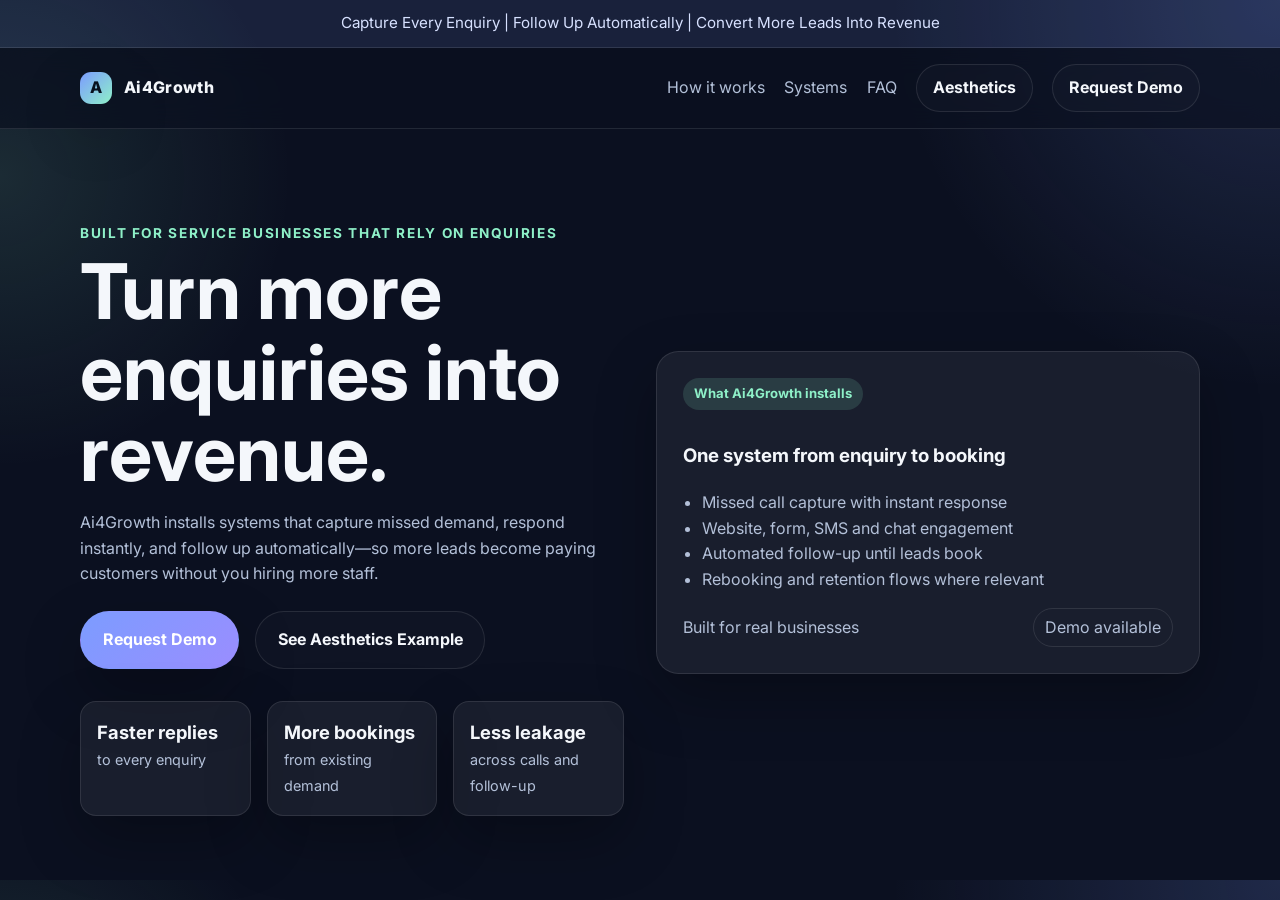
==== index.html @ de131462 "Update index.html" ====
<!DOCTYPE html>
<html lang="en">
<head>
  <meta charset="UTF-8" />
  <meta name="viewport" content="width=device-width, initial-scale=1.0" />
  <title>Ai4Growth — Turn More Enquiries Into Revenue</title>
  <meta name="description" content="Ai4Growth installs systems that capture every enquiry, follow up automatically, and convert more leads into revenue." />
  <link rel="preconnect" href="https://fonts.googleapis.com">
  <link rel="preconnect" href="https://fonts.gstatic.com" crossorigin>
  <link href="https://fonts.googleapis.com/css2?family=Inter:wght@400;500;600;700;800&display=swap" rel="stylesheet">
  <link rel="stylesheet" href="styles.css" />
</head>
<body>
  <div class="announcement">Capture Every Enquiry | Follow Up Automatically | Convert More Leads Into Revenue</div>

  <header class="site-header">
    <div class="container nav">
      <div class="brand">
        <div class="brand-mark">A</div>
        <span>Ai4Growth</span>
      </div>
      <nav>
        <a href="#how-it-works">How it works</a>
        <a href="#systems">Systems</a>
        <a href="#faq">FAQ</a>
        <a href="aesthetics.html" class="btn btn-small btn-outline">Aesthetics</a>
        <a href="#demo" class="btn btn-small btn-outline">Request Demo</a>
      </nav>
    </div>
  </header>

  <main>
    <section class="hero">
      <div class="container hero-grid">
        <div class="hero-copy">
          <p class="eyebrow">Built for service businesses that rely on enquiries</p>
          <h1>Turn more enquiries into revenue.</h1>
          <p class="subcopy">Ai4Growth installs systems that capture missed demand, respond instantly, and follow up automatically—so more leads become paying customers without you hiring more staff.</p>
          <div class="hero-actions">
            <a href="#demo" class="btn btn-primary">Request Demo</a>
            <a href="aesthetics.html" class="btn btn-secondary">See Aesthetics Example</a>
          </div>
          <div class="stats">
            <div><strong>Faster replies</strong><span>to every enquiry</span></div>
            <div><strong>More bookings</strong><span>from existing demand</span></div>
            <div><strong>Less leakage</strong><span>across calls and follow-up</span></div>
          </div>
        </div>

        <div class="hero-card">
          <div class="mini-card-label">What Ai4Growth installs</div>
          <h3>One system from enquiry to booking</h3>
          <ul>
            <li>Missed call capture with instant response</li>
            <li>Website, form, SMS and chat engagement</li>
            <li>Automated follow-up until leads book</li>
            <li>Rebooking and retention flows where relevant</li>
          </ul>
          <div class="hero-card-footer">
            <span>Built for real businesses</span>
            <span class="pill">Demo available</span>
          </div>
        </div>
      </
---- styles.css ----
:root {
  --bg: #0b1020;
  --bg-soft: #10182d;
  --surface: rgba(255, 255, 255, 0.06);
  --surface-strong: rgba(255, 255, 255, 0.1);
  --text: #f4f7fb;
  --muted: #b3c0d8;
  --line: rgba(255, 255, 255, 0.1);
  --accent: #7c9cff;
  --accent-2: #8ef0c8;
  --shadow: 0 24px 60px rgba(0, 0, 0, 0.28);
}

* { box-sizing: border-box; }
html { scroll-behavior: smooth; }
body {
  margin: 0;
  font-family: 'Inter', system-ui, sans-serif;
  background:
    radial-gradient(circle at top right, rgba(124, 156, 255, 0.18), transparent 25%),
    radial-gradient(circle at left 20%, rgba(142, 240, 200, 0.12), transparent 20%),
    var(--bg);
  color: var(--text);
  line-height: 1.6;
}

a { color: inherit; text-decoration: none; }
img { max-width: 100%; }
.container { width: min(1120px, calc(100% - 2rem)); margin: 0 auto; }
.announcement {
  text-align: center;
  padding: 0.7rem 1rem;
  background: rgba(124, 156, 255, 0.12);
  color: #d7e1ff;
  font-size: 0.95rem;
  border-bottom: 1px solid var(--line);
}
.site-header {
  position: sticky;
  top: 0;
  backdrop-filter: blur(14px);
  background: rgba(11, 16, 32, 0.7);
  border-bottom: 1px solid var(--line);
  z-index: 10;
}
.nav {
  display: flex;
  align-items: center;
  justify-content: space-between;
  padding: 1rem 0;
}
.brand {
  display: flex;
  align-items: center;
  gap: 0.75rem;
  font-weight: 800;
  letter-spacing: 0.02em;
}
.brand-mark {
  width: 2rem;
  height: 2rem;
  display: grid;
  place-items: center;
  border-radius: 0.7rem;
  background: linear-gradient(135deg, var(--accent), var(--accent-2));
  color: #08111f;
  box-shadow: var(--shadow);
}
nav {
  display: flex;
  align-items: center;
  gap: 1.2rem;
  flex-wrap: wrap;
}
nav a { color: var(--muted); }
nav a:hover { color: var(--text); }
.hero {
  padding: 5rem 0 4rem;
}
.hero-grid,
.section-grid,
.testimonial-grid,
.pricing-box,
.waitlist-box {
  display: grid;
  grid-template-columns: repeat(2, minmax(0, 1fr));
  gap: 2rem;
  align-items: center;
}
.eyebrow {
  text-transform: uppercase;
  letter-spacing: 0.12em;
  color: var(--accent-2);
  font-size: 0.85rem;
  font-weight: 700;
  margin-bottom: 0.5rem;
}
.hero h1,
.section h2 {
  line-height: 1.05;
  margin: 0 0 1rem;
}
.hero h1 { font-size: clamp(2.7rem, 6vw, 4.8rem); }
.section h2 { font-size: clamp(2rem, 4vw, 3rem); }
.subcopy,
.muted { color: var(--muted); }
.hero-actions {
  display: flex;
  gap: 1rem;
  flex-wrap: wrap;
  margin: 1.5rem 0 2rem;
}
.btn {
  display: inline-flex;
  justify-content: center;
  align-items: center;
  gap: 0.5rem;
  border-radius: 999px;
  padding: 0.95rem 1.35rem;
  font-weight: 700;
  border: 1px solid transparent;
  transition: 0.2s ease;
}
.btn:hover { transform: translateY(-1px); }
.btn-primary {
  background: linear-gradient(135deg, var(--accent), #9a8dff);
  color: white;
  box-shadow: var(--shadow);
}
.btn-secondary,
.btn-outline {
  border-color: var(--line);
  color: var(--text);
  background: rgba(255,255,255,0.02);
}
.btn-small { padding: 0.65rem 1rem; }
.full-width { width: 100%; }
.stats {
  display: grid;
  grid-template-columns: repeat(3, minmax(0, 1fr));
  gap: 1rem;
}
.stats div,
.hero-card,
.info-card,
.step-card,
.feature-card,
.quote-card,
.pricing-card,
.waitlist-form,
.pricing-box,
.waitlist-box {
  background: var(--surface);
  border: 1px solid var(--line);
  box-shadow: var(--shadow);
}
.stats div {
  border-radius: 1rem;
  padding: 1rem;
}
.stats strong { display: block; font-size: 1.15rem; }
.stats span { color: var(--muted); font-size: 0.9rem; }
.hero-card,
.info-card,
.step-card,
.feature-card,
.quote-card,
.pricing-card,
.waitlist-form {
  border-radius: 1.4rem;
  padding: 1.4rem;
}
.hero-card { padding: 1.6rem; }
.hero-card ul,
.pricing-card ul { padding-left: 1.2rem; color: var(--muted); }
.mini-card-label,
.price-tag {
  display: inline-block;
  margin-bottom: 0.8rem;
  background: rgba(142, 240, 200, 0.14);
  color: var(--accent-2);
  padding: 0.35rem 0.7rem;
  border-radius: 999px;
  font-size: 0.82rem;
  font-weight: 700;
}
.hero-card-footer {
  margin-top: 1rem;
  display: flex;
  justify-content: space-between;
  align-items: center;
  gap: 1rem;
  color: var(--muted);
}
.pill {
  border: 1px solid var(--line);
  border-radius: 999px;
  padding: 0.35rem 0.7rem;
}
.logo-strip {
  border-top: 1px solid var(--line);
  border-bottom: 1px solid var(--line);
  background: rgba(255,255,255,0.02);
}
.logos {
  display: flex;
  gap: 1.4rem;
  align-items: center;
  justify-content: space-between;
  flex-wrap: wrap;
  padding: 1rem 0;
  color: var(--muted);
}
.section { padding: 5rem 0; }
.alt-bg { background: rgba(255,255,255,0.025); }
.problem-points,
.features-grid,
.steps,
.faq-list {
  display: grid;
  gap: 1rem;
}
.problem-points,
.features-grid { grid-template-columns: repeat(3, minmax(0, 1fr)); }
.steps { grid-template-columns: repeat(3, minmax(0, 1fr)); margin-top: 2rem; }
.center { text-align: center; max-width: 760px; margin: 0 auto 2rem; }
.section-heading { margin-bottom: 2rem; }
.step-number {
  color: var(--accent-2);
  font-weight: 800;
  letter-spacing: 0.1em;
}
.quote-card p { font-size: 1.2rem; line-height: 1.5; }
.quote-author { color: var(--muted); }
.pricing-box,
.waitlist-box {
  border-radius: 1.8rem;
  padding: 2rem;
}
.waitlist-form {
  display: grid;
  gap: 1rem;
}
.waitlist-form label {
  display: grid;
  gap: 0.45rem;
  font-weight: 600;
}
.waitlist-form input {
  width: 100%;
  background: rgba(255,255,255,0.03);
  color: var(--text);
  border: 1px solid var(--line);
  border-radius: 0.9rem;
  padding: 0.95rem 1rem;
  font: inherit;
}
.waitlist-form input::placeholder { color: #90a1c0; }
.form-message {
  min-height: 1.5rem;
  margin: 0;
  color: var(--accent-2);
  font-weight: 600;
}
.faq-list details {
  border: 1px solid var(--line);
  background: rgba(255,255,255,0.03);
  border-radius: 1rem;
  padding: 1rem 1.1rem;
}
.faq-list summary {
  cursor: pointer;
  font-weight: 700;
}
.site-footer {
  padding: 2rem 0 3rem;
  border-top: 1px solid var(--line);
}
.footer-content {
  display: flex;
  justify-content: space-between;
  gap: 1rem;
  align-items: center;
  flex-wrap: wrap;
}
.footer-links {
  display: flex;
  gap: 1rem;
  flex-wrap: wrap;
  color: var(--muted);
}

@media (max-width: 900px) {
  .hero-grid,
  .section-grid,
  .testimonial-grid,
  .pricing-box,
  .waitlist-box,
  .problem-points,
  .features-grid,
  .steps {
    grid-template-columns: 1fr;
  }

  nav {
    justify-content: flex-end;
    gap: 0.85rem;
    font-size: 0.95rem;
  }

  .hero { padding-top: 3rem; }
}

@media (max-width: 640px) {
  .stats { grid-template-columns: 1fr; }
  .nav { gap: 1rem; align-items: flex-start; flex-direction: column; }
  nav { justify-content: flex-start; }
}
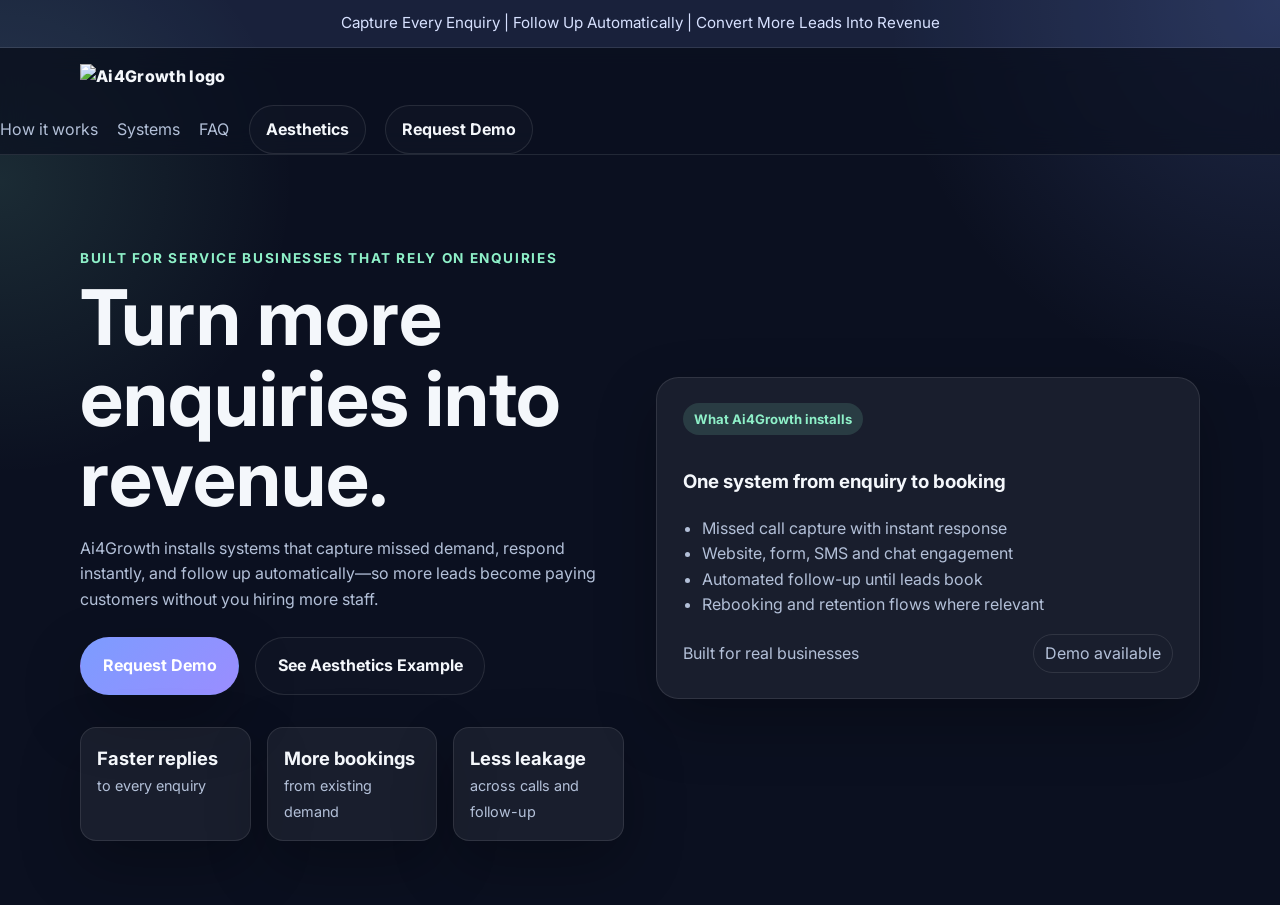
==== commit 47cd414f: "Update index.html" ====
--- a/index.html
+++ b/index.html
@@ -15,10 +15,10 @@
 
   <header class="site-header">
     <div class="container nav">
-      <div class="brand">
-        <div class="brand-mark">A</div>
-        <span>Ai4Growth</span>
-      </div>
+     <div class="brand">
+  <img src="logo.png" alt="Ai4Growth logo" class="brand-logo">
+</div>
+        </div>
       <nav>
         <a href="#how-it-works">How it works</a>
         <a href="#systems">Systems</a>
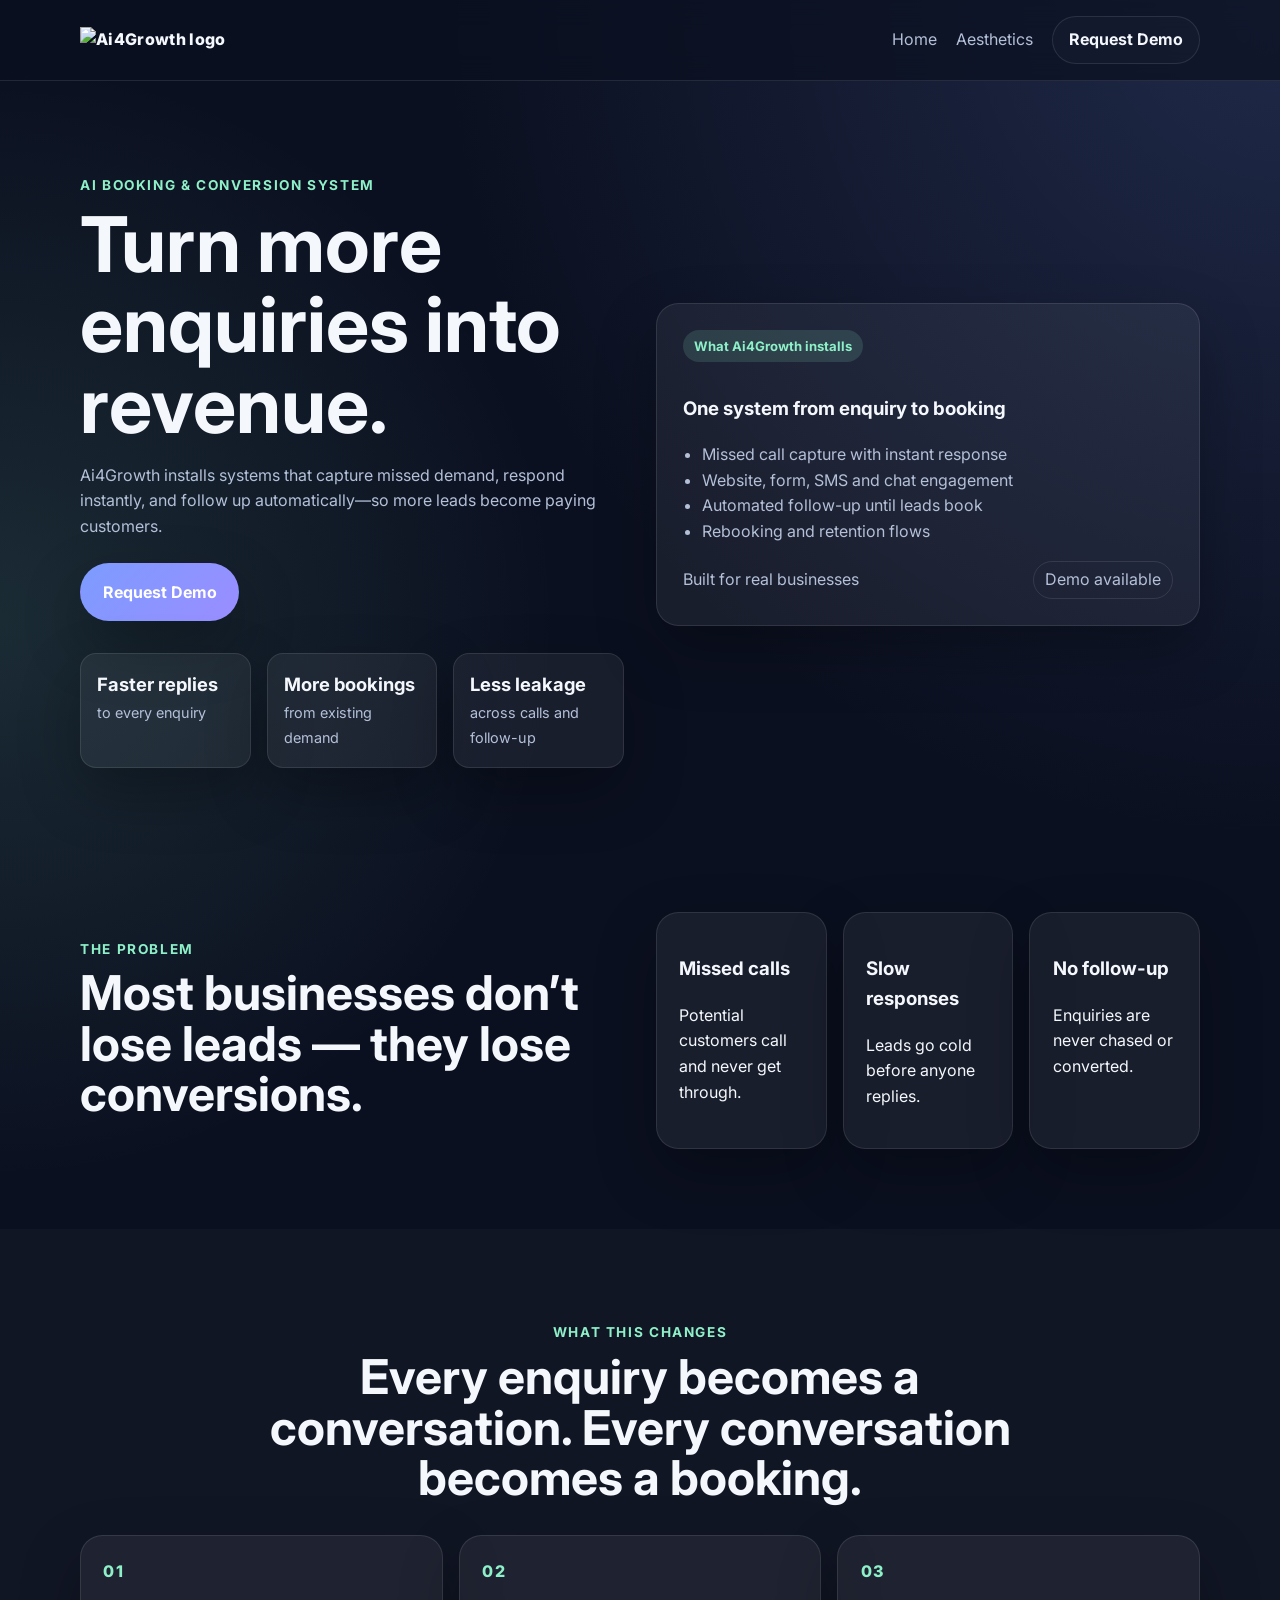
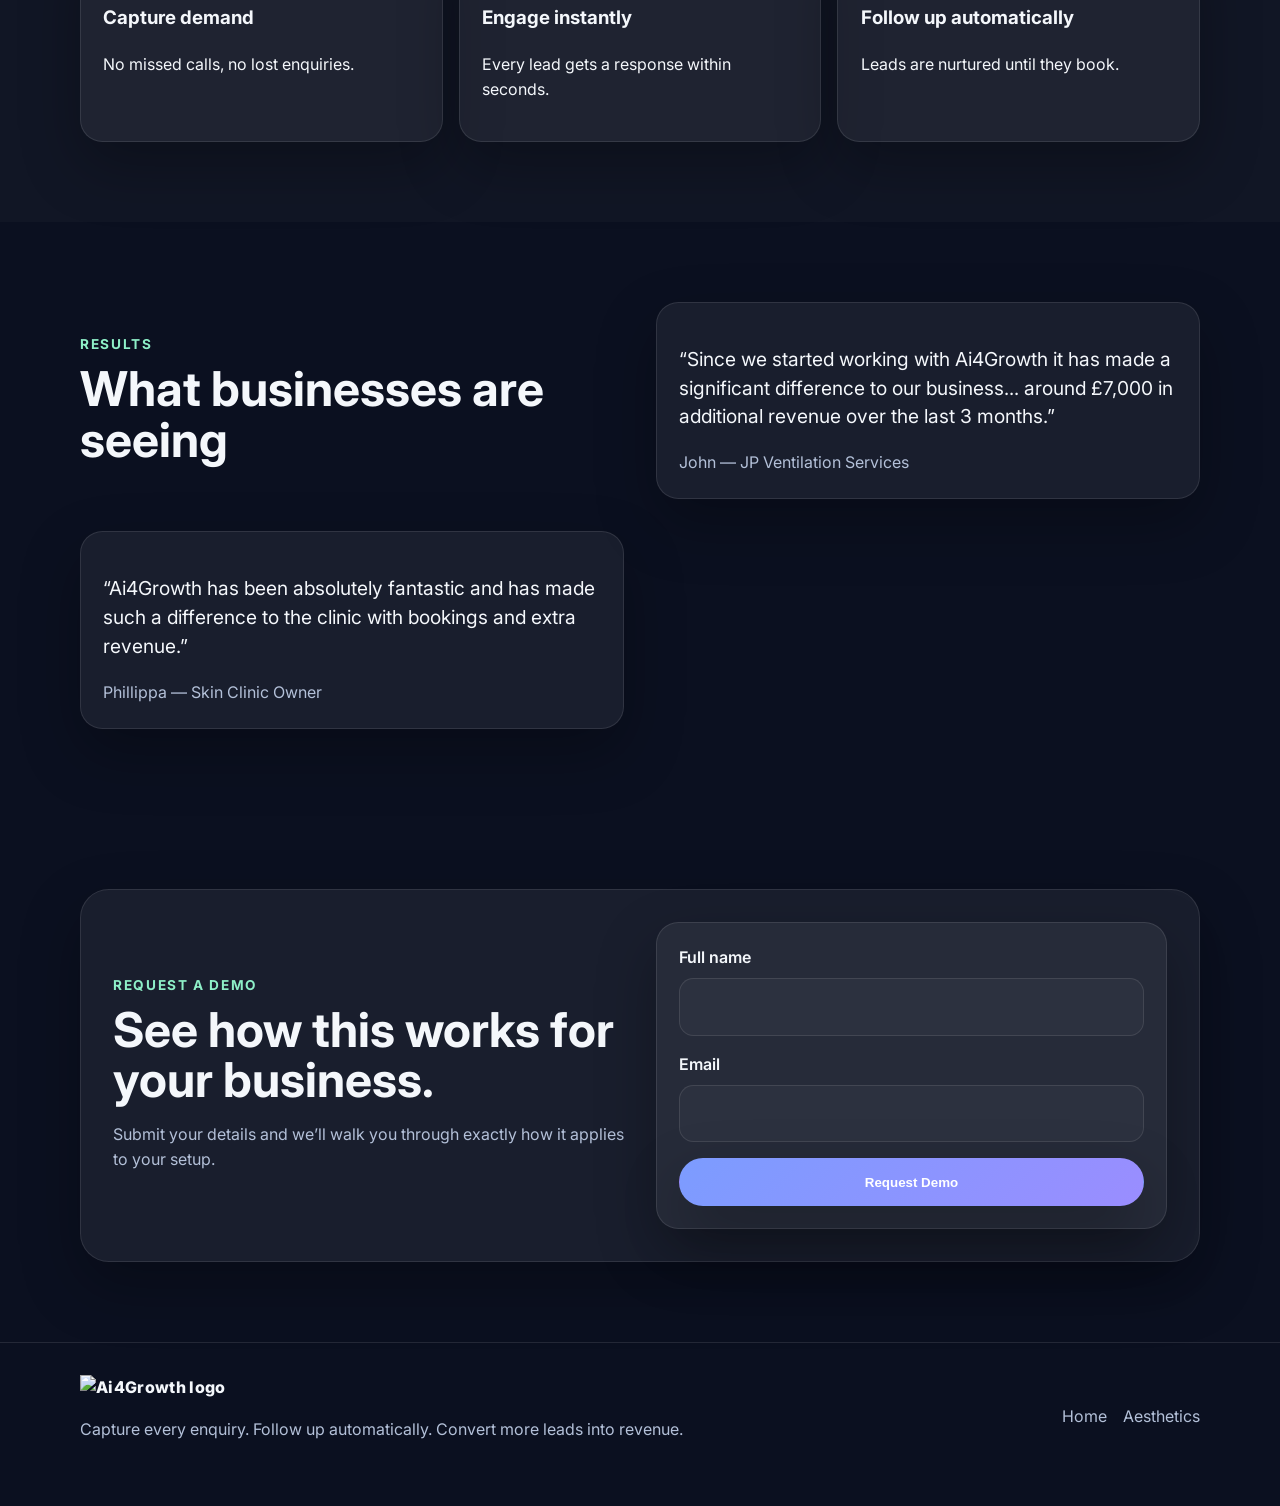
==== commit 46620ac2: "Update index.html" ====
--- a/index.html
+++ b/index.html
@@ -3,62 +3,192 @@
 <head>
   <meta charset="UTF-8" />
   <meta name="viewport" content="width=device-width, initial-scale=1.0" />
-  <title>Ai4Growth — Turn More Enquiries Into Revenue</title>
-  <meta name="description" content="Ai4Growth installs systems that capture every enquiry, follow up automatically, and convert more leads into revenue." />
+  <title>Ai4Growth – Turn Enquiries Into Revenue</title>
+  <meta name="description" content="Ai4Growth installs systems that capture every enquiry, follow up automatically, and convert more leads into revenue.">
   <link rel="preconnect" href="https://fonts.googleapis.com">
   <link rel="preconnect" href="https://fonts.gstatic.com" crossorigin>
   <link href="https://fonts.googleapis.com/css2?family=Inter:wght@400;500;600;700;800&display=swap" rel="stylesheet">
   <link rel="stylesheet" href="styles.css" />
 </head>
+
 <body>
-  <div class="announcement">Capture Every Enquiry | Follow Up Automatically | Convert More Leads Into Revenue</div>
 
-  <header class="site-header">
-    <div class="container nav">
-     <div class="brand">
-  <img src="logo.png" alt="Ai4Growth logo" class="brand-logo">
-</div>
-        </div>
-      <nav>
-        <a href="#how-it-works">How it works</a>
-        <a href="#systems">Systems</a>
-        <a href="#faq">FAQ</a>
-        <a href="aesthetics.html" class="btn btn-small btn-outline">Aesthetics</a>
-        <a href="#demo" class="btn btn-small btn-outline">Request Demo</a>
-      </nav>
+<header class="site-header">
+  <div class="container nav">
+    <div class="brand">
+      <img src="logo.png" alt="Ai4Growth logo" class="brand-logo">
     </div>
-  </header>
+    <nav>
+      <a href="index.html">Home</a>
+      <a href="aesthetics.html">Aesthetics</a>
+      <a href="#form" class="btn btn-small btn-outline">Request Demo</a>
+    </nav>
+  </div>
+</header>
 
-  <main>
-    <section class="hero">
-      <div class="container hero-grid">
-        <div class="hero-copy">
-          <p class="eyebrow">Built for service businesses that rely on enquiries</p>
-          <h1>Turn more enquiries into revenue.</h1>
-          <p class="subcopy">Ai4Growth installs systems that capture missed demand, respond instantly, and follow up automatically—so more leads become paying customers without you hiring more staff.</p>
-          <div class="hero-actions">
-            <a href="#demo" class="btn btn-primary">Request Demo</a>
-            <a href="aesthetics.html" class="btn btn-secondary">See Aesthetics Example</a>
-          </div>
-          <div class="stats">
-            <div><strong>Faster replies</strong><span>to every enquiry</span></div>
-            <div><strong>More bookings</strong><span>from existing demand</span></div>
-            <div><strong>Less leakage</strong><span>across calls and follow-up</span></div>
-          </div>
-        </div>
+<main>
 
-        <div class="hero-card">
-          <div class="mini-card-label">What Ai4Growth installs</div>
-          <h3>One system from enquiry to booking</h3>
-          <ul>
-            <li>Missed call capture with instant response</li>
-            <li>Website, form, SMS and chat engagement</li>
-            <li>Automated follow-up until leads book</li>
-            <li>Rebooking and retention flows where relevant</li>
-          </ul>
-          <div class="hero-card-footer">
-            <span>Built for real businesses</span>
-            <span class="pill">Demo available</span>
-          </div>
-        </div>
-      </
+<section class="hero">
+  <div class="container hero-grid">
+
+    <div class="hero-copy">
+      <p class="eyebrow">AI booking & conversion system</p>
+
+      <h1>Turn more enquiries into revenue.</h1>
+
+      <p class="subcopy">
+        Ai4Growth installs systems that capture missed demand, respond instantly, and follow up automatically—so more leads become paying customers.
+      </p>
+
+      <div class="hero-actions">
+        <a href="#form" class="btn btn-primary">Request Demo</a>
+      </div>
+
+      <div class="stats">
+        <div><strong>Faster replies</strong><span>to every enquiry</span></div>
+        <div><strong>More bookings</strong><span>from existing demand</span></div>
+        <div><strong>Less leakage</strong><span>across calls and follow-up</span></div>
+      </div>
+    </div>
+
+    <div class="hero-card">
+      <div class="mini-card-label">What Ai4Growth installs</div>
+      <h3>One system from enquiry to booking</h3>
+      <ul>
+        <li>Missed call capture with instant response</li>
+        <li>Website, form, SMS and chat engagement</li>
+        <li>Automated follow-up until leads book</li>
+        <li>Rebooking and retention flows</li>
+      </ul>
+      <div class="hero-card-footer">
+        <span>Built for real businesses</span>
+        <span class="pill">Demo available</span>
+      </div>
+    </div>
+
+  </div>
+</section>
+
+<section id="problem" class="section">
+  <div class="container section-grid">
+    <div>
+      <p class="eyebrow">The problem</p>
+      <h2>Most businesses don’t lose leads — they lose conversions.</h2>
+    </div>
+    <div class="problem-points">
+      <div class="info-card">
+        <h3>Missed calls</h3>
+        <p>Potential customers call and never get through.</p>
+      </div>
+      <div class="info-card">
+        <h3>Slow responses</h3>
+        <p>Leads go cold before anyone replies.</p>
+      </div>
+      <div class="info-card">
+        <h3>No follow-up</h3>
+        <p>Enquiries are never chased or converted.</p>
+      </div>
+    </div>
+  </div>
+</section>
+
+<section class="section alt-bg">
+  <div class="container">
+    <div class="section-heading center">
+      <p class="eyebrow">What this changes</p>
+      <h2>Every enquiry becomes a conversation. Every conversation becomes a booking.</h2>
+    </div>
+
+    <div class="steps">
+      <div class="step-card">
+        <span class="step-number">01</span>
+        <h3>Capture demand</h3>
+        <p>No missed calls, no lost enquiries.</p>
+      </div>
+      <div class="step-card">
+        <span class="step-number">02</span>
+        <h3>Engage instantly</h3>
+        <p>Every lead gets a response within seconds.</p>
+      </div>
+      <div class="step-card">
+        <span class="step-number">03</span>
+        <h3>Follow up automatically</h3>
+        <p>Leads are nurtured until they book.</p>
+      </div>
+    </div>
+  </div>
+</section>
+
+<section class="section testimonial-section">
+  <div class="container testimonial-grid">
+    <div>
+      <p class="eyebrow">Results</p>
+      <h2>What businesses are seeing</h2>
+    </div>
+
+    <div class="quote-card">
+      <p>
+        “Since we started working with Ai4Growth it has made a significant difference to our business... around £7,000 in additional revenue over the last 3 months.”
+      </p>
+      <div class="quote-author">John — JP Ventilation Services</div>
+    </div>
+
+    <div class="quote-card">
+      <p>
+        “Ai4Growth has been absolutely fantastic and has made such a difference to the clinic with bookings and extra revenue.”
+      </p>
+      <div class="quote-author">Phillippa — Skin Clinic Owner</div>
+    </div>
+  </div>
+</section>
+
+<section id="form" class="section waitlist-section">
+  <div class="container waitlist-box">
+
+    <div>
+      <p class="eyebrow">Request a demo</p>
+      <h2>See how this works for your business.</h2>
+      <p class="muted">Submit your details and we’ll walk you through exactly how it applies to your setup.</p>
+    </div>
+
+    <form name="demo" method="POST" data-netlify="true" class="waitlist-form">
+      <input type="hidden" name="form-name" value="demo">
+
+      <label>
+        Full name
+        <input type="text" name="name" required>
+      </label>
+
+      <label>
+        Email
+        <input type="email" name="email" required>
+      </label>
+
+      <button type="submit" class="btn btn-primary full-width">Request Demo</button>
+    </form>
+
+  </div>
+</section>
+
+</main>
+
+<footer class="site-footer">
+  <div class="container footer-content">
+
+    <div>
+      <div class="brand footer-brand">
+        <img src="logo.png" alt="Ai4Growth logo" class="footer-logo">
+      </div>
+      <p class="muted">Capture every enquiry. Follow up automatically. Convert more leads into revenue.</p>
+    </div>
+
+    <div class="footer-links">
+      <a href="index.html">Home</a>
+      <a href="aesthetics.html">Aesthetics</a>
+    </div>
+
+  </div>
+</footer>
+
+</body>
+</html>
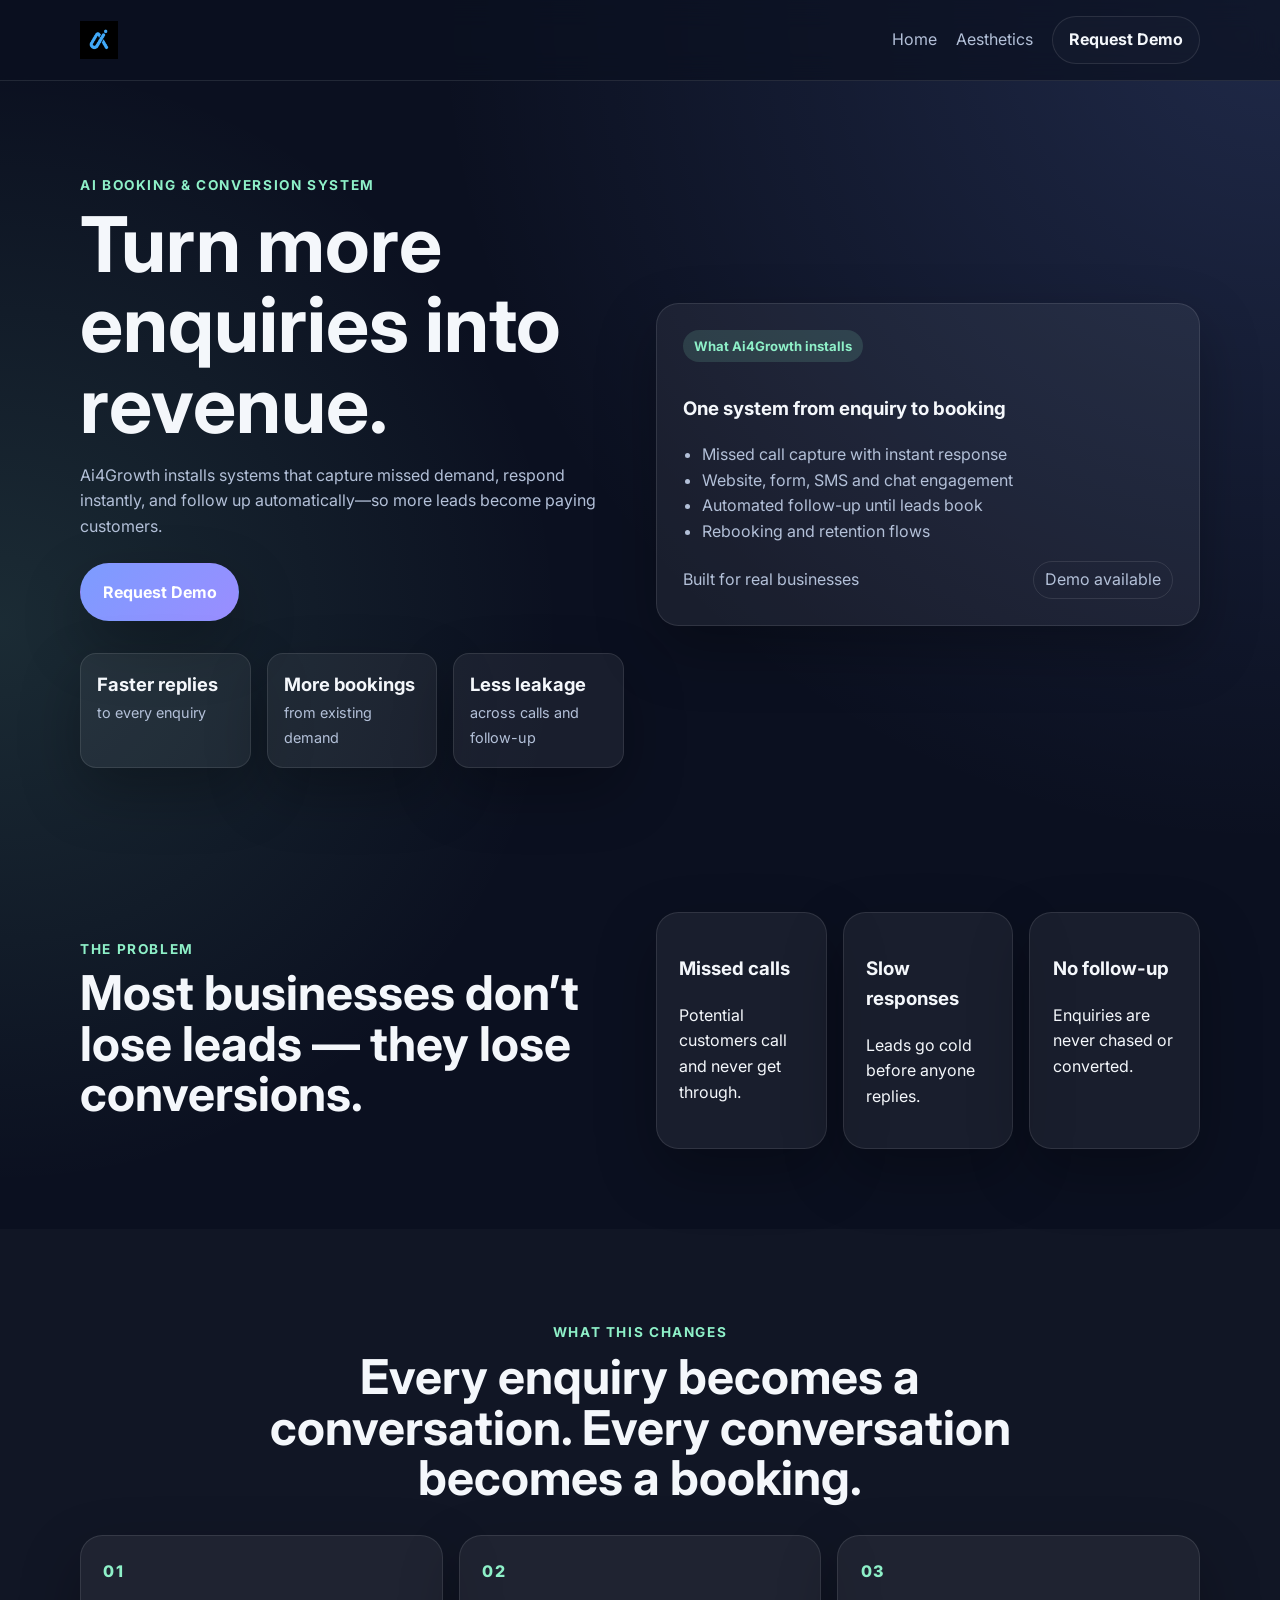
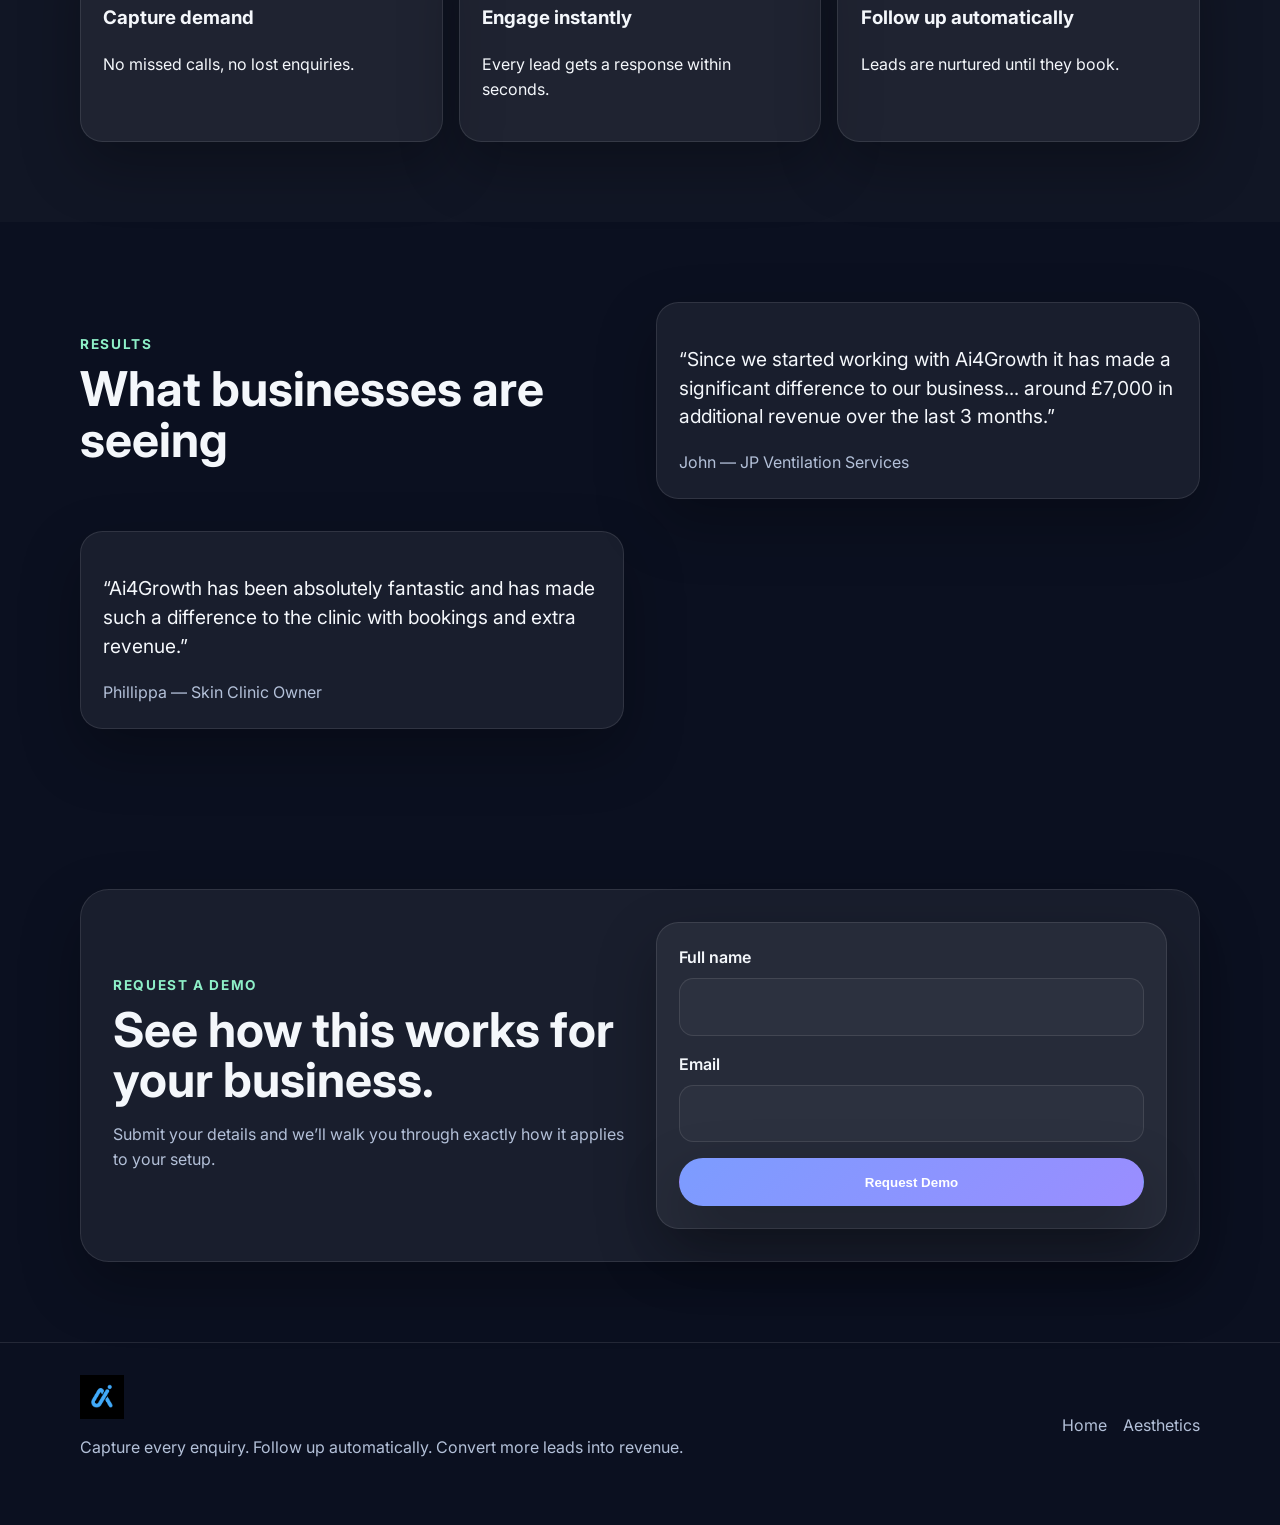
==== commit 4fb25225: "Update index.html" ====
--- a/index.html
+++ b/index.html
@@ -189,6 +189,11 @@
 
   </div>
 </footer>
-
+  <!-- tawk.to widget -->
+  <script type="text/javascript">
+    // paste the exact tawk.to code here
+  </script>
 </body>
 </html>
+</body>
+</html>
--- a/styles.css
+++ b/styles.css
@@ -316,3 +316,17 @@
   .nav { gap: 1rem; align-items: flex-start; flex-direction: column; }
   nav { justify-content: flex-start; }
 }
+.brand-logo {
+  height: 38px;
+}
+  width: auto;
+  display: block;
+}
+
+.brand-logo {
+  height: 52px;
+}
+
+.footer-logo {
+  height: 44px;
+}
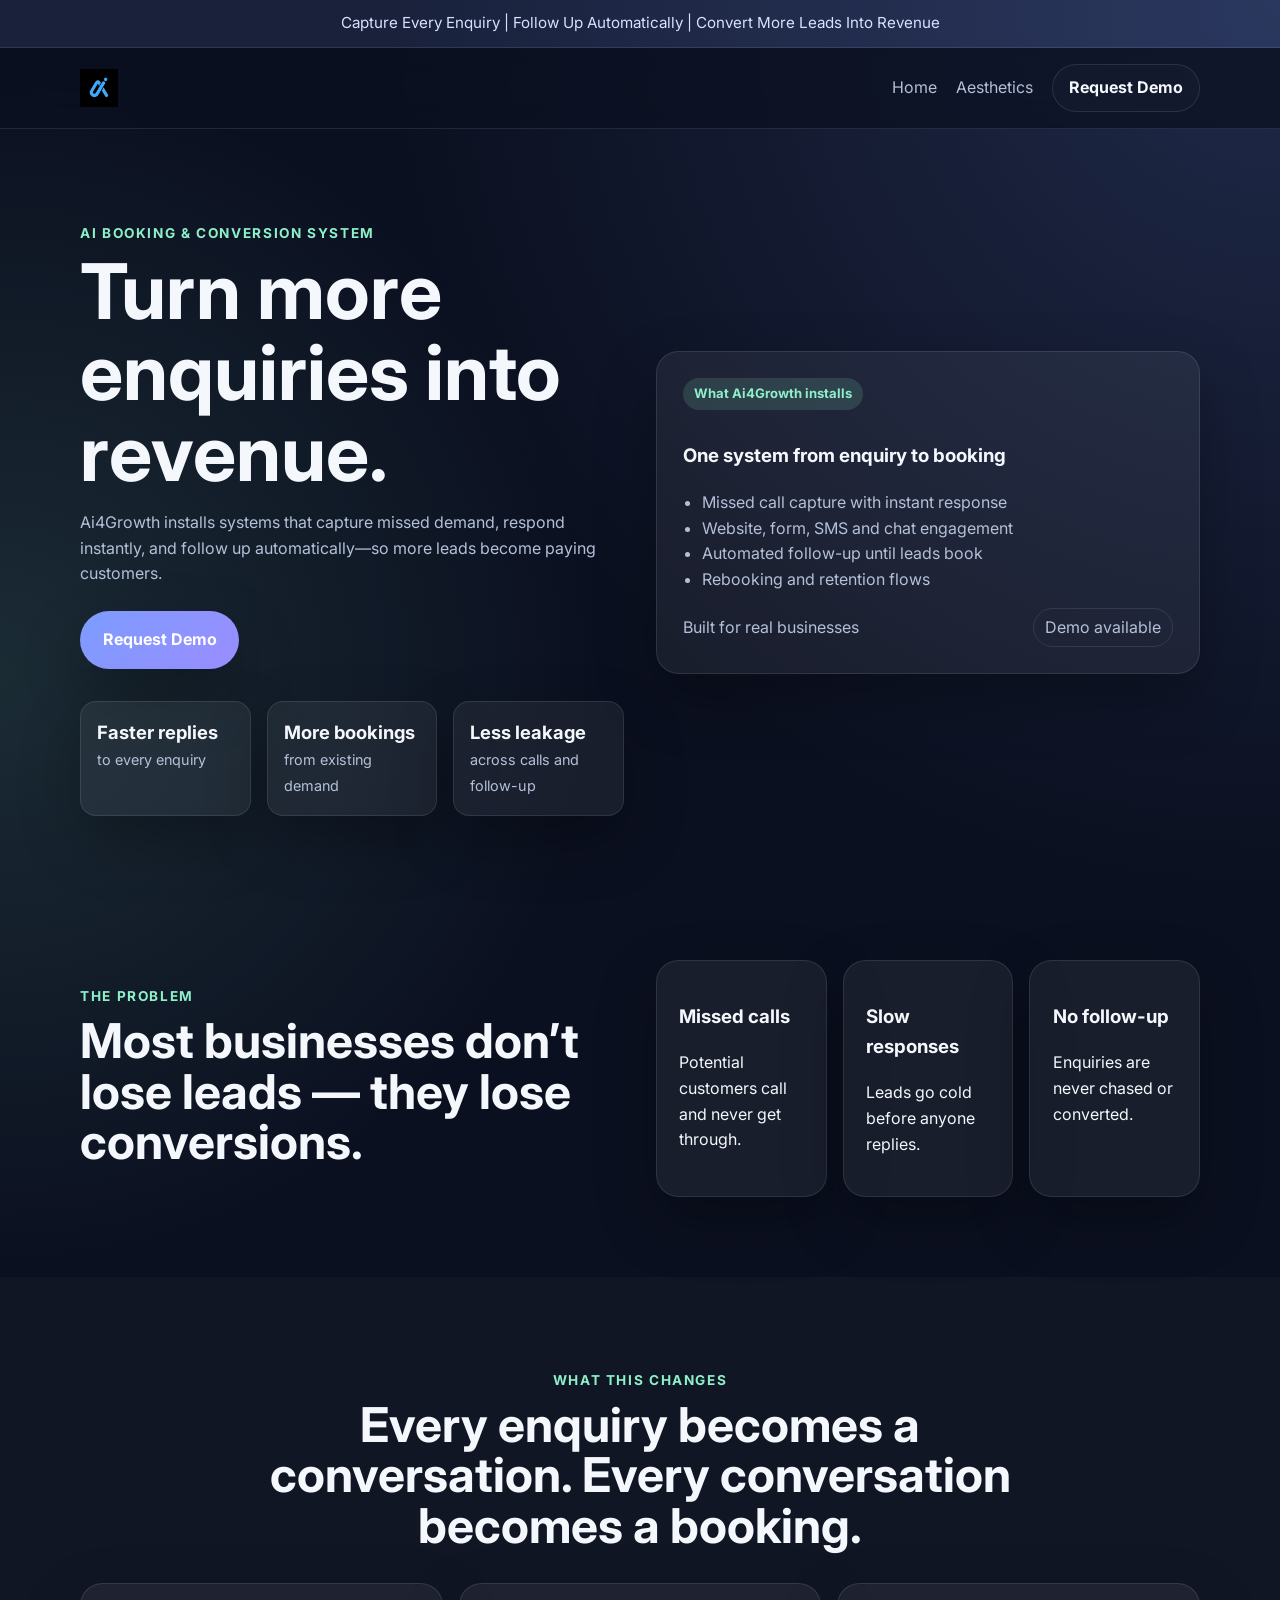
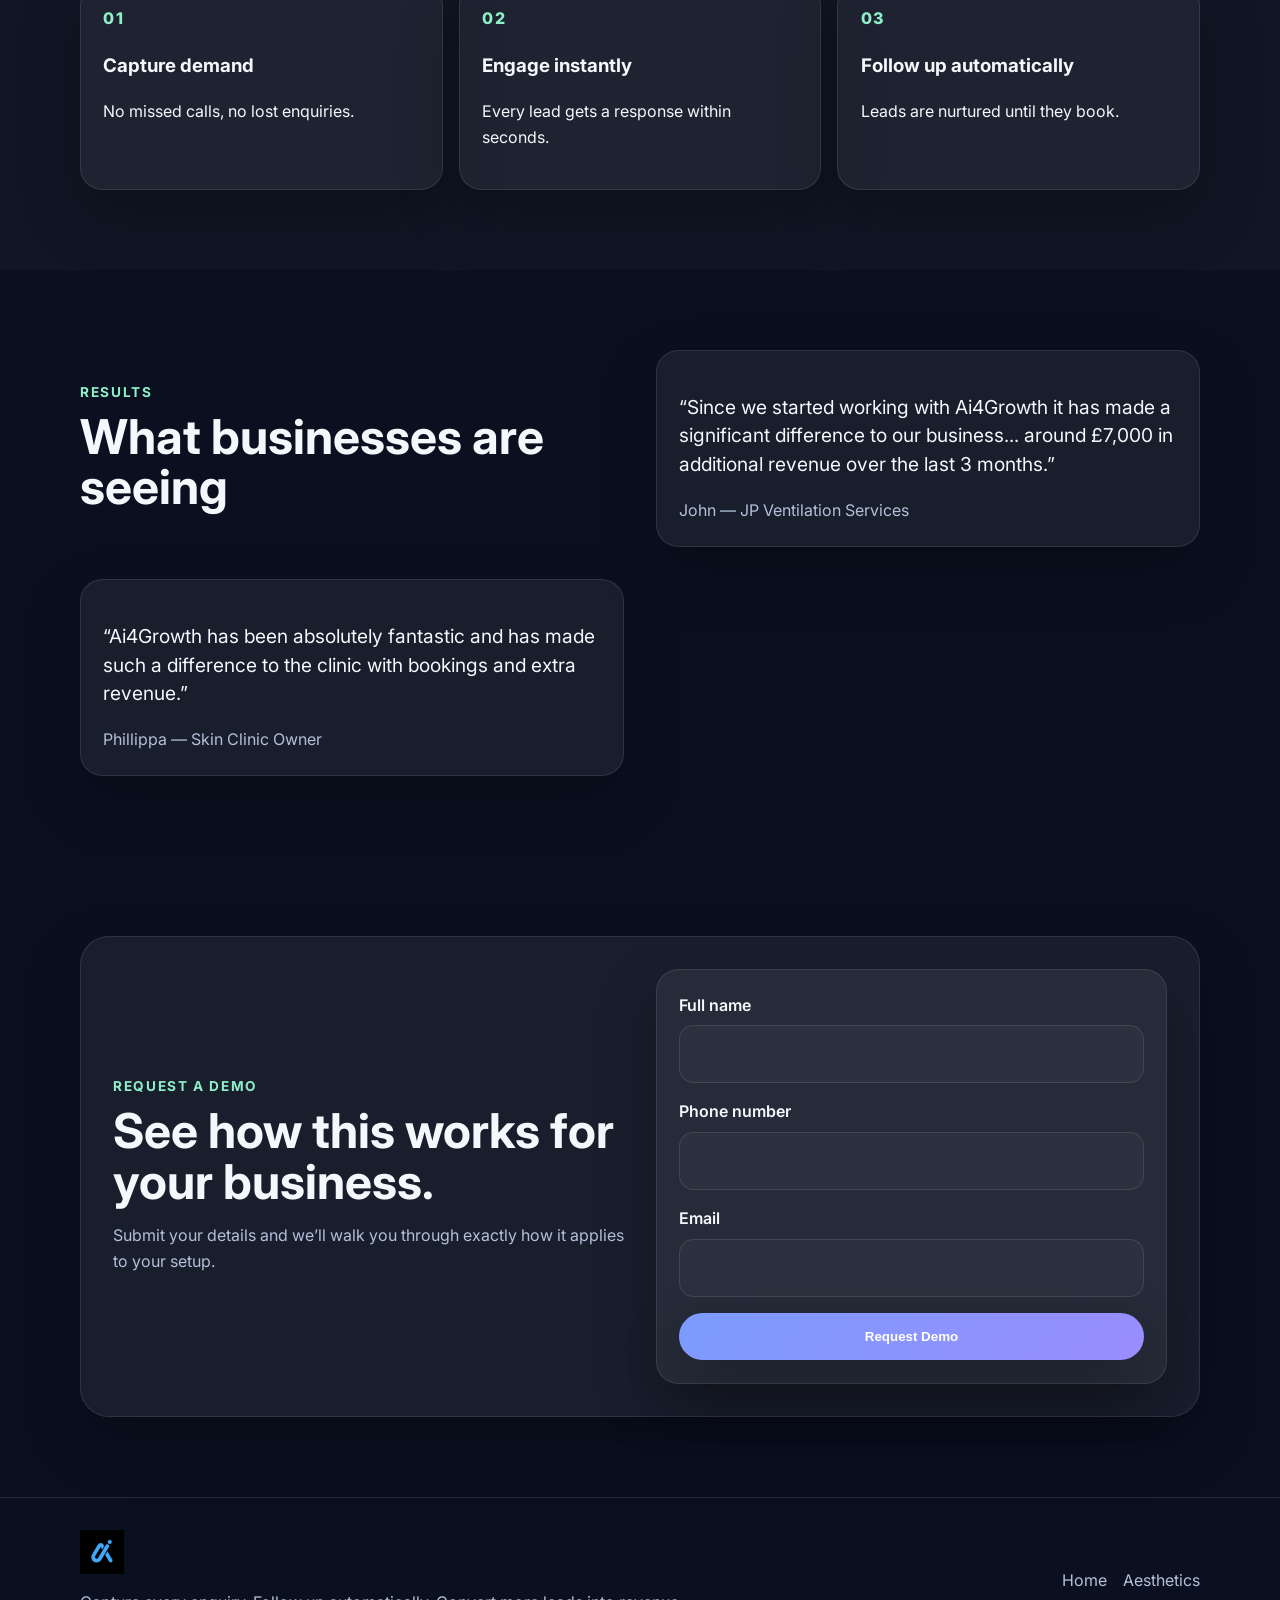
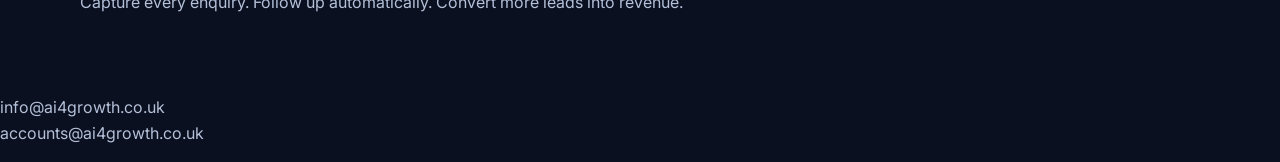
==== commit 371afd4c: "Update index.html" ====
--- a/index.html
+++ b/index.html
@@ -12,7 +12,10 @@
 </head>
 
 <body>
-
+<div class="announcement usp-bar">
+  Capture Every Enquiry | Follow Up Automatically | Convert More Leads Into Revenue
+</div>
+  
 <header class="site-header">
   <div class="container nav">
     <div class="brand">
@@ -160,6 +163,11 @@
       </label>
 
       <label>
+  Phone number
+  <input type="tel" name="phone" required>
+</label>
+      
+      <label>
         Email
         <input type="email" name="email" required>
       </label>
@@ -189,11 +197,25 @@
 
   </div>
 </footer>
-  <!-- tawk.to widget -->
-  <script type="text/javascript">
-    // paste the exact tawk.to code here
-  </script>
+
+  <p class="muted">
+  <a href="mailto:info@ai4growth.co.uk">info@ai4growth.co.uk</a><br>
+  <a href="mailto:accounts@ai4growth.co.uk">accounts@ai4growth.co.uk</a>
+</p>
+
+<!--Start of Tawk.to Script-->
+<script type="text/javascript">
+var Tawk_API=Tawk_API||{}, Tawk_LoadStart=new Date();
+(function(){
+var s1=document.createElement("script"),s0=document.getElementsByTagName("script")[0];
+s1.async=true;
+s1.src='https://embed.tawk.to/69d33a0a1678ab1c34d72dbb/1jlghlea2';
+s1.charset='UTF-8';
+s1.setAttribute('crossorigin','*');
+s0.parentNode.insertBefore(s1,s0);
+})();
+</script>
+<!--End of Tawk.to Script-->
+  
 </body>
 </html>
-</body>
-</html>
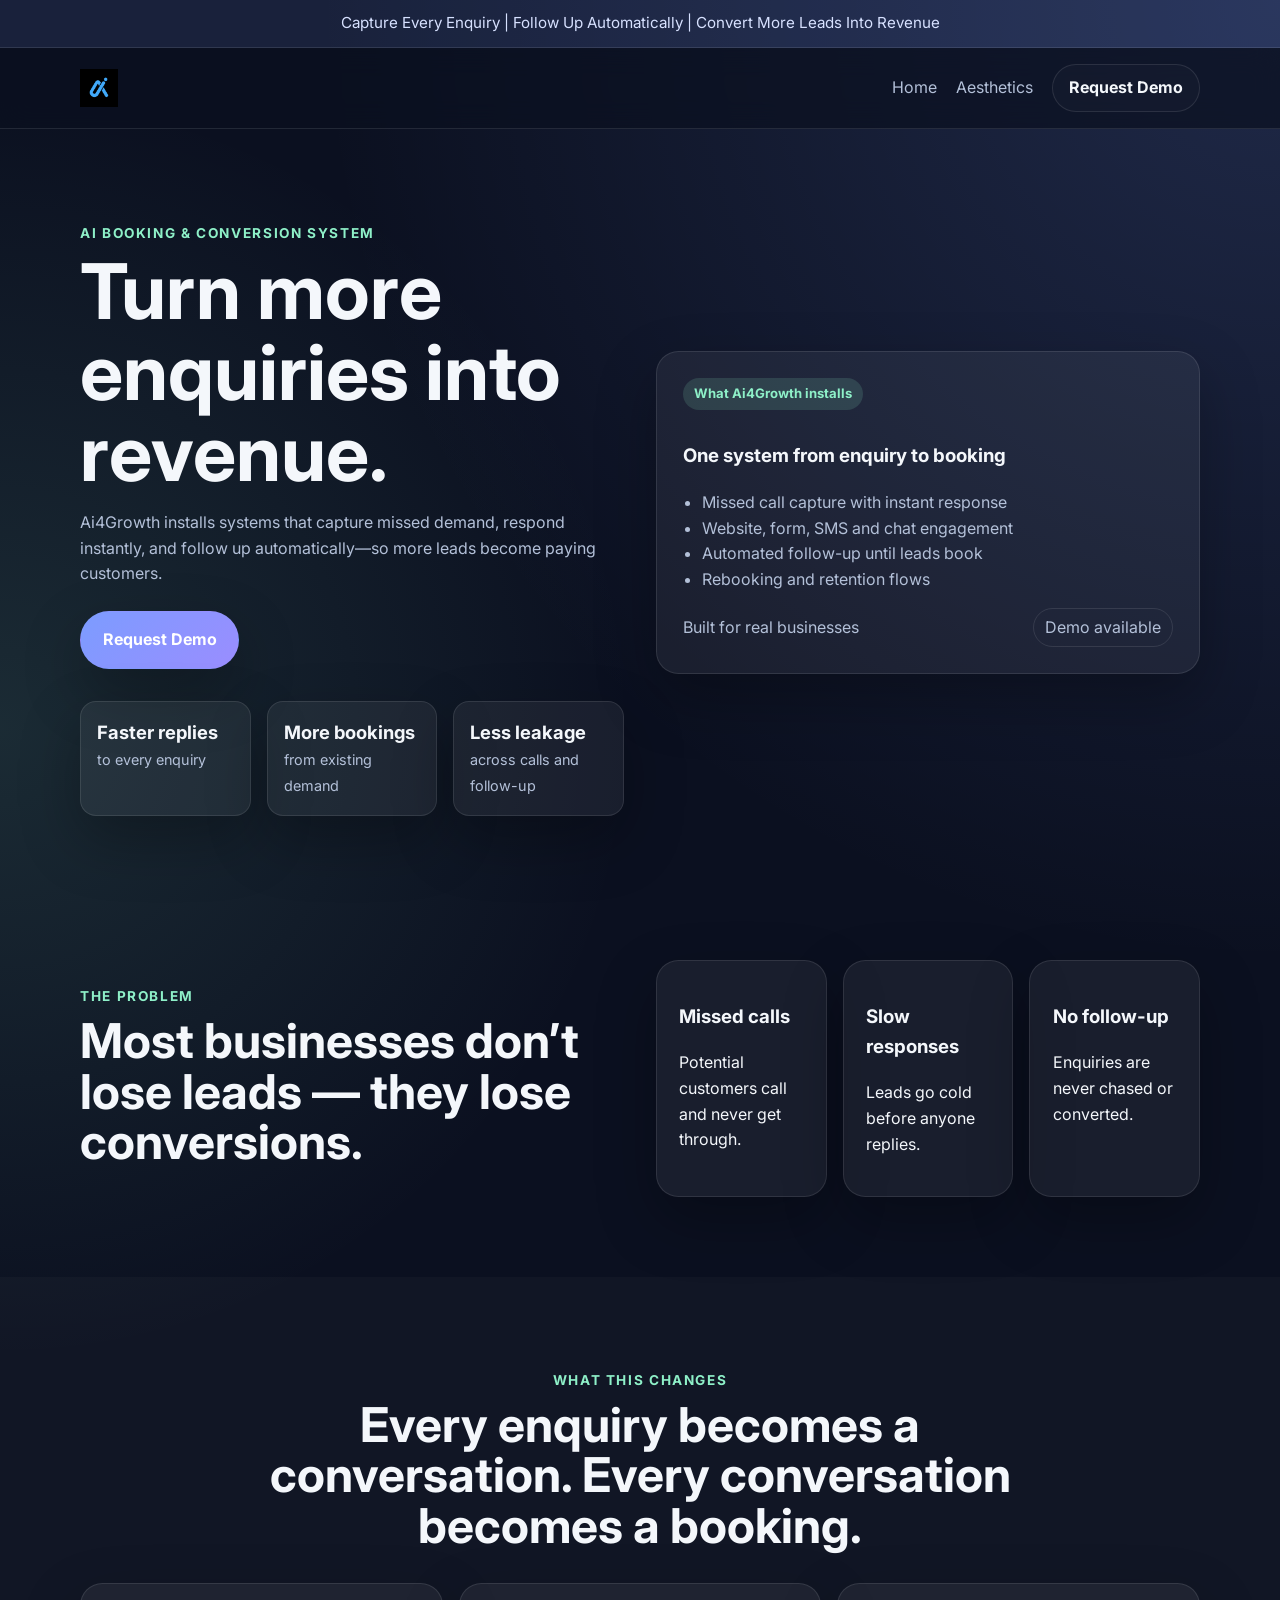
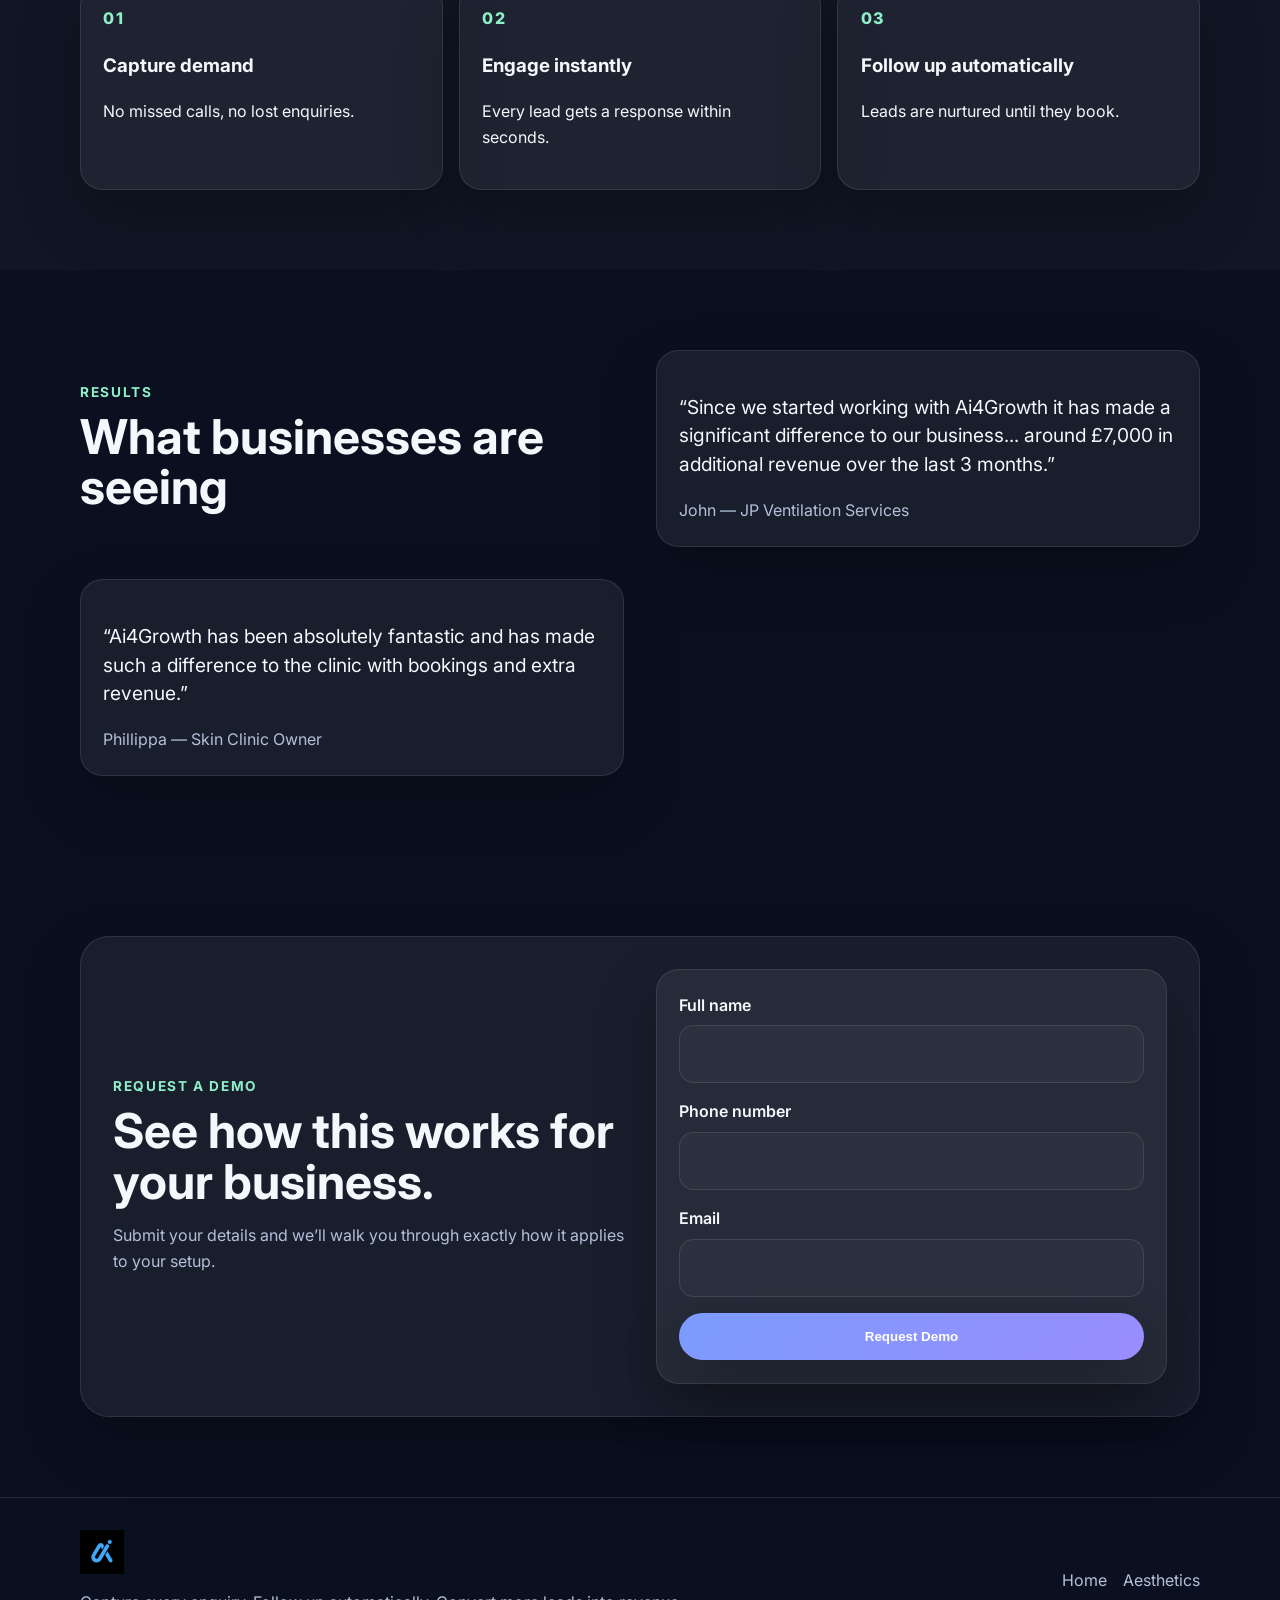
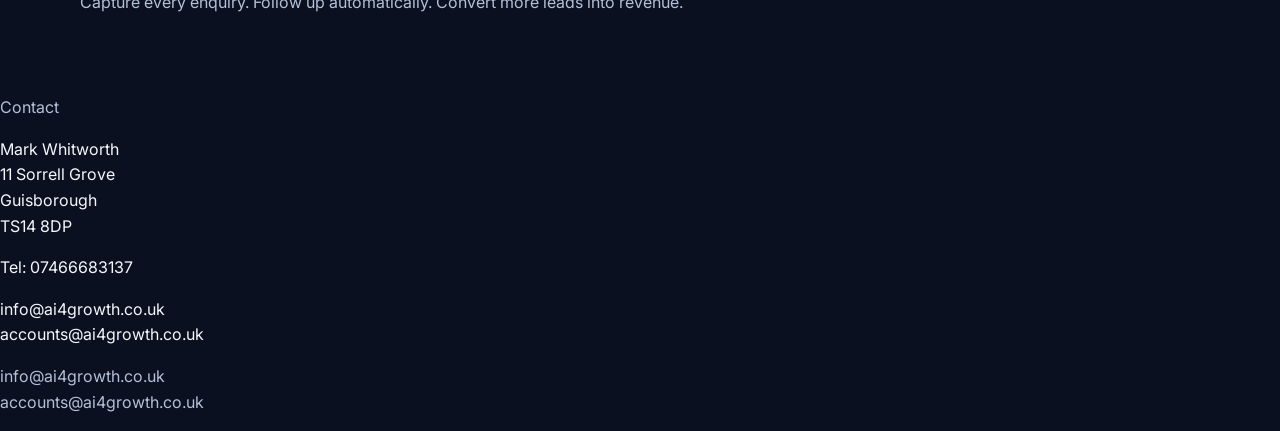
==== commit 0e77e98e: "Update index.html" ====
--- a/index.html
+++ b/index.html
@@ -196,7 +196,28 @@
     </div>
 
   </div>
+  
 </footer>
+
+  <div class="footer-contact">
+  <p class="muted">Contact</p>
+  
+  <p>
+    Mark Whitworth<br>
+    11 Sorrell Grove<br>
+    Guisborough<br>
+    TS14 8DP
+  </p>
+
+  <p>
+    Tel: <a href="tel:07466683137">07466683137</a>
+  </p>
+
+  <p>
+    <a href="mailto:info@ai4growth.co.uk">info@ai4growth.co.uk</a><br>
+    <a href="mailto:accounts@ai4growth.co.uk">accounts@ai4growth.co.uk</a>
+  </p>
+</div>
 
   <p class="muted">
   <a href="mailto:info@ai4growth.co.uk">info@ai4growth.co.uk</a><br>
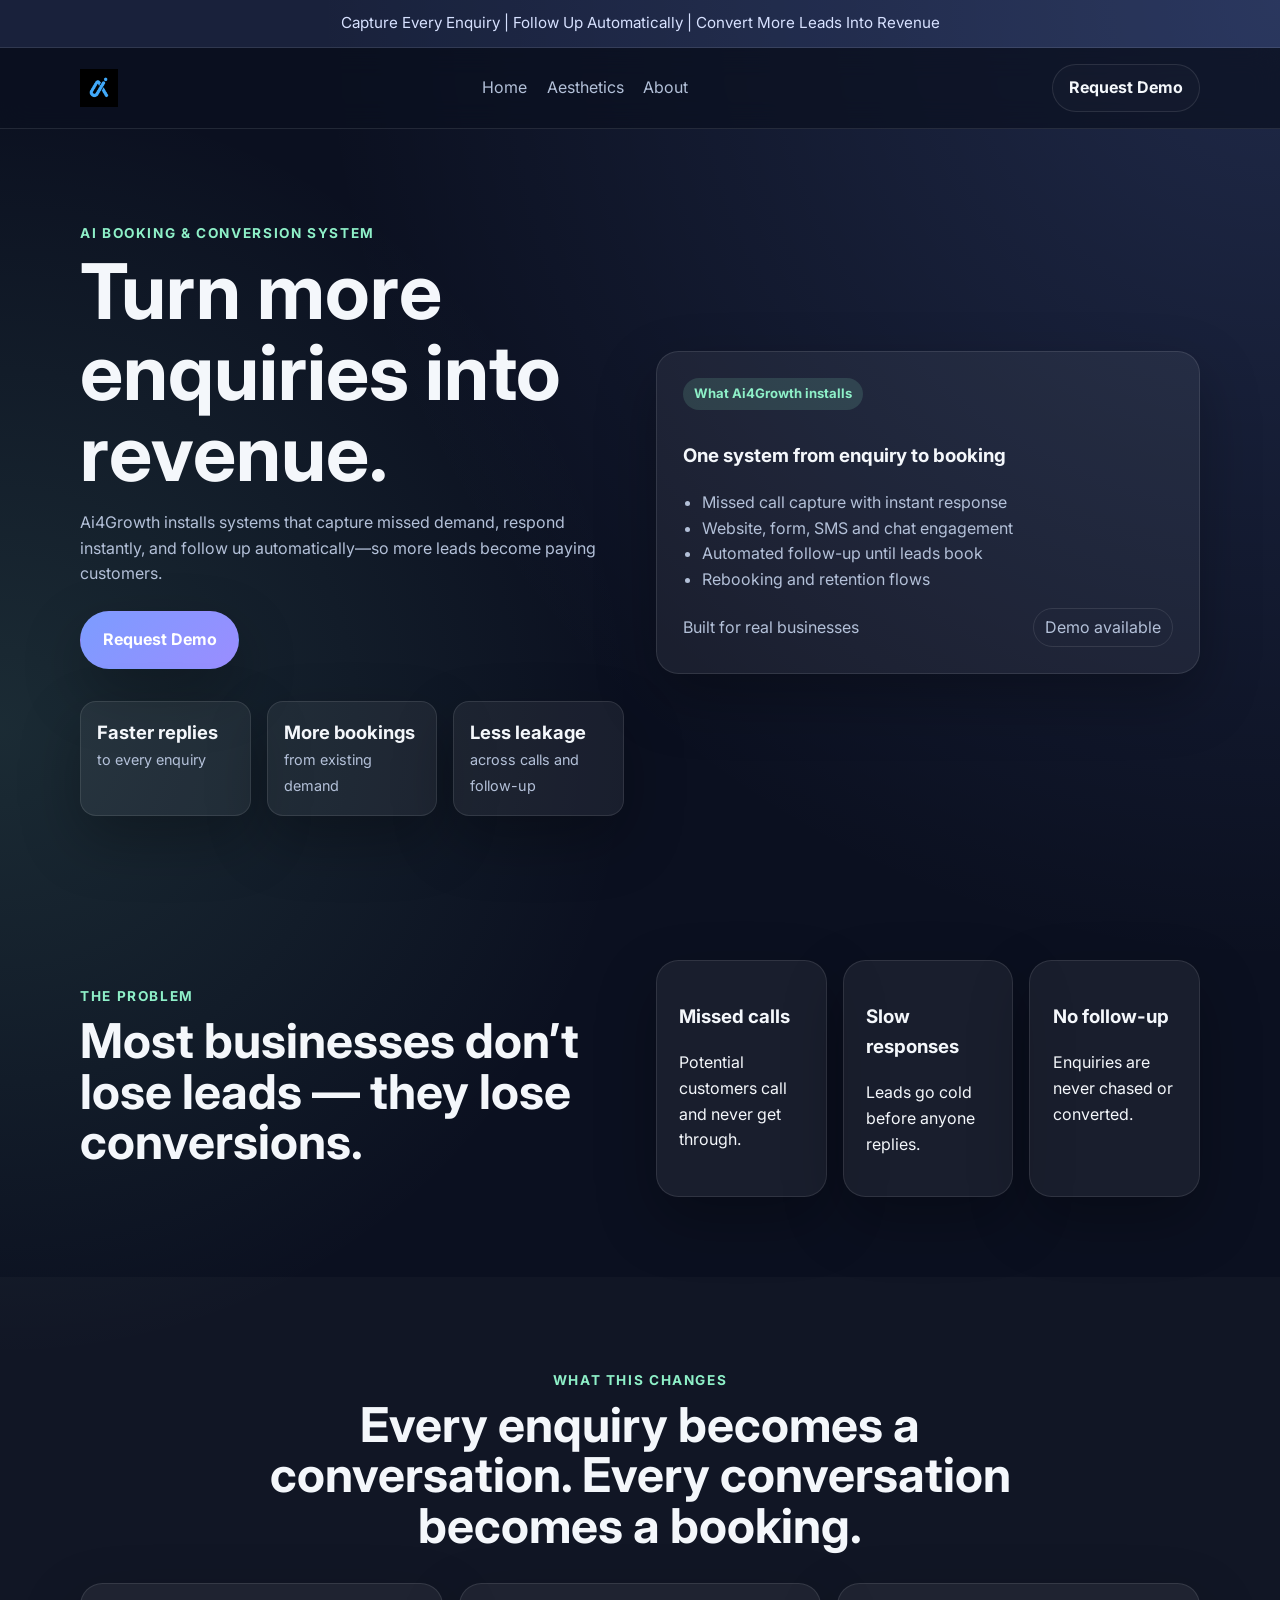
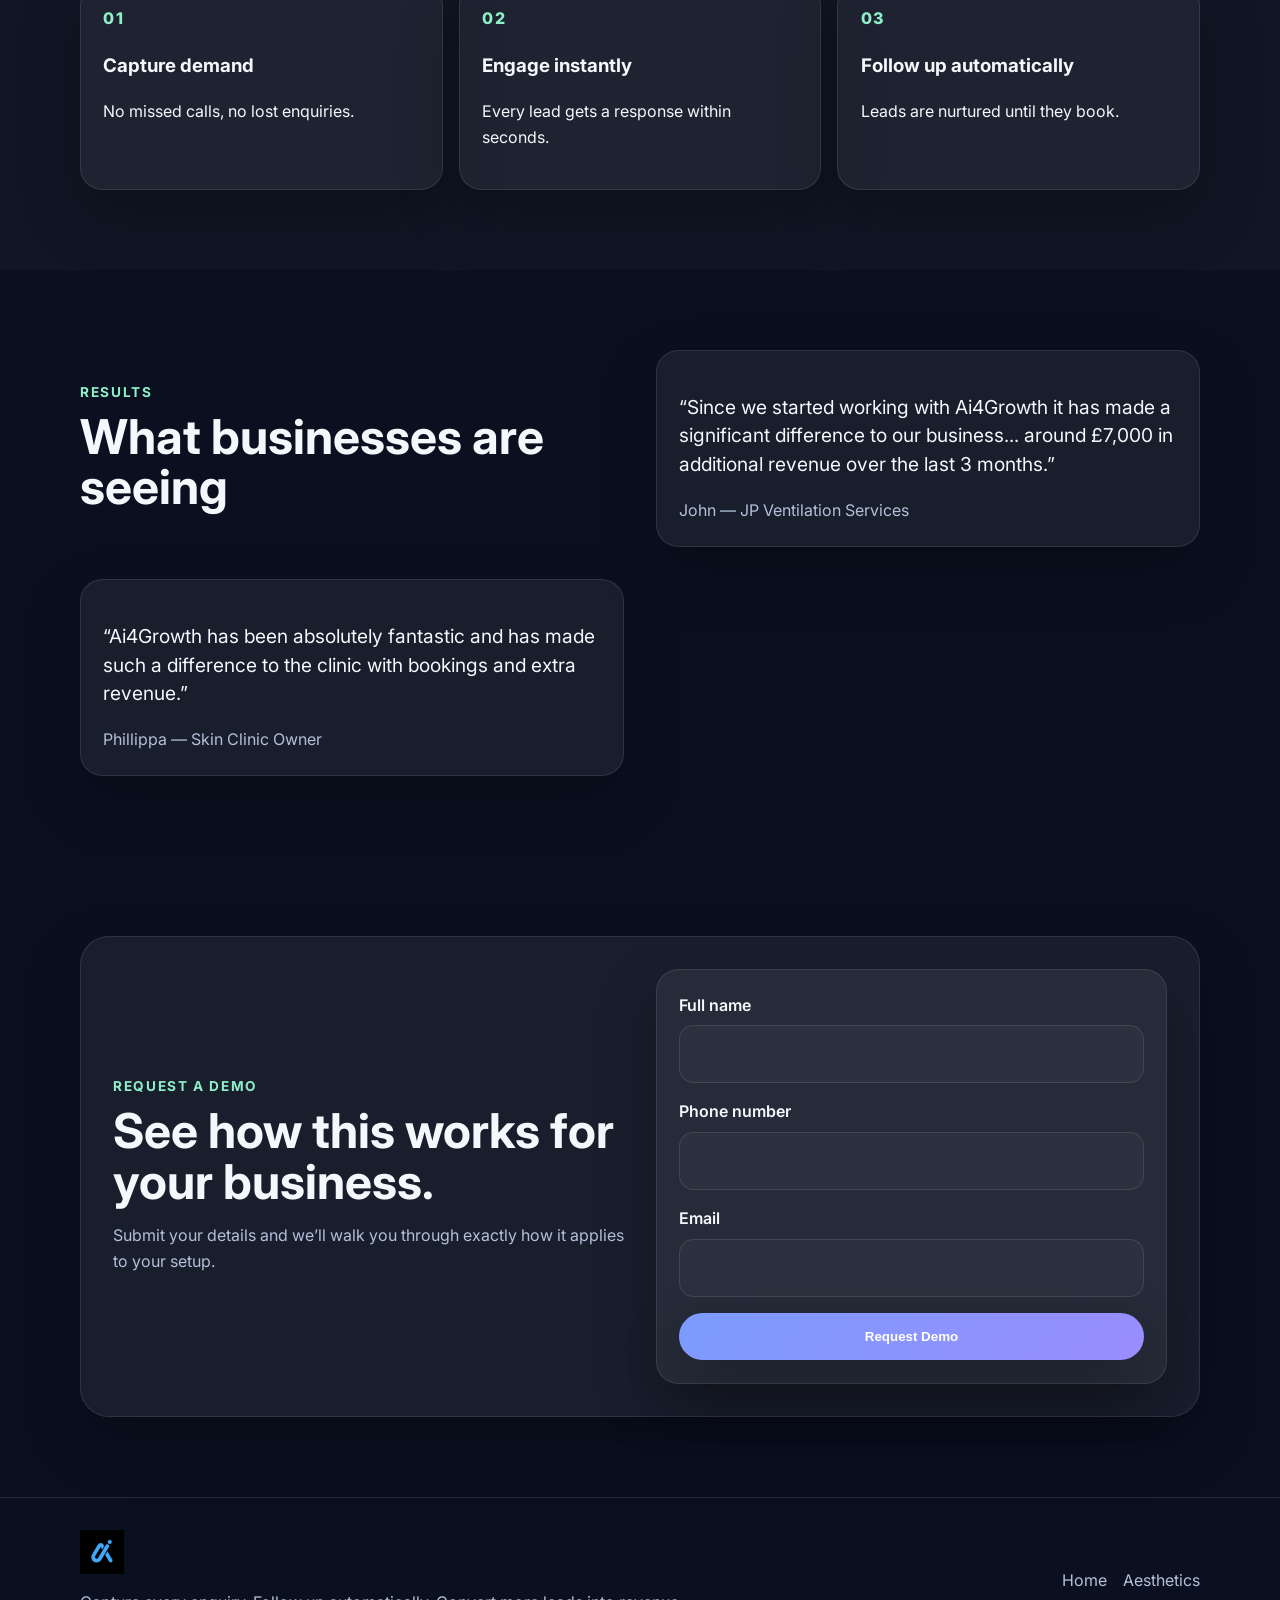
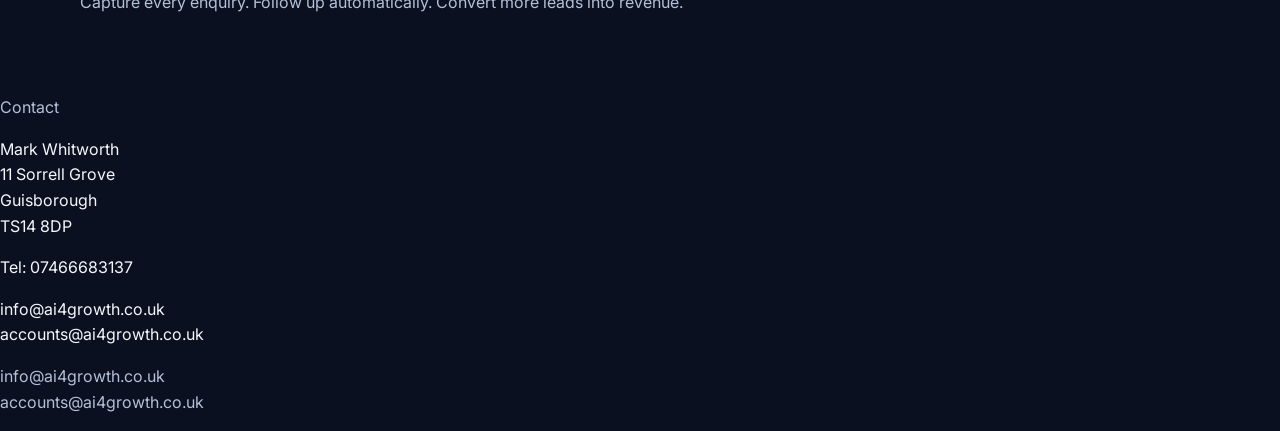
==== commit 23ceed10: "Update index.html" ====
--- a/index.html
+++ b/index.html
@@ -23,7 +23,9 @@
     </div>
     <nav>
       <a href="index.html">Home</a>
-      <a href="aesthetics.html">Aesthetics</a>
+  <a href="aesthetics.html">Aesthetics</a>
+  <a href="about.html">About</a>
+</nav>
       <a href="#form" class="btn btn-small btn-outline">Request Demo</a>
     </nav>
   </div>
